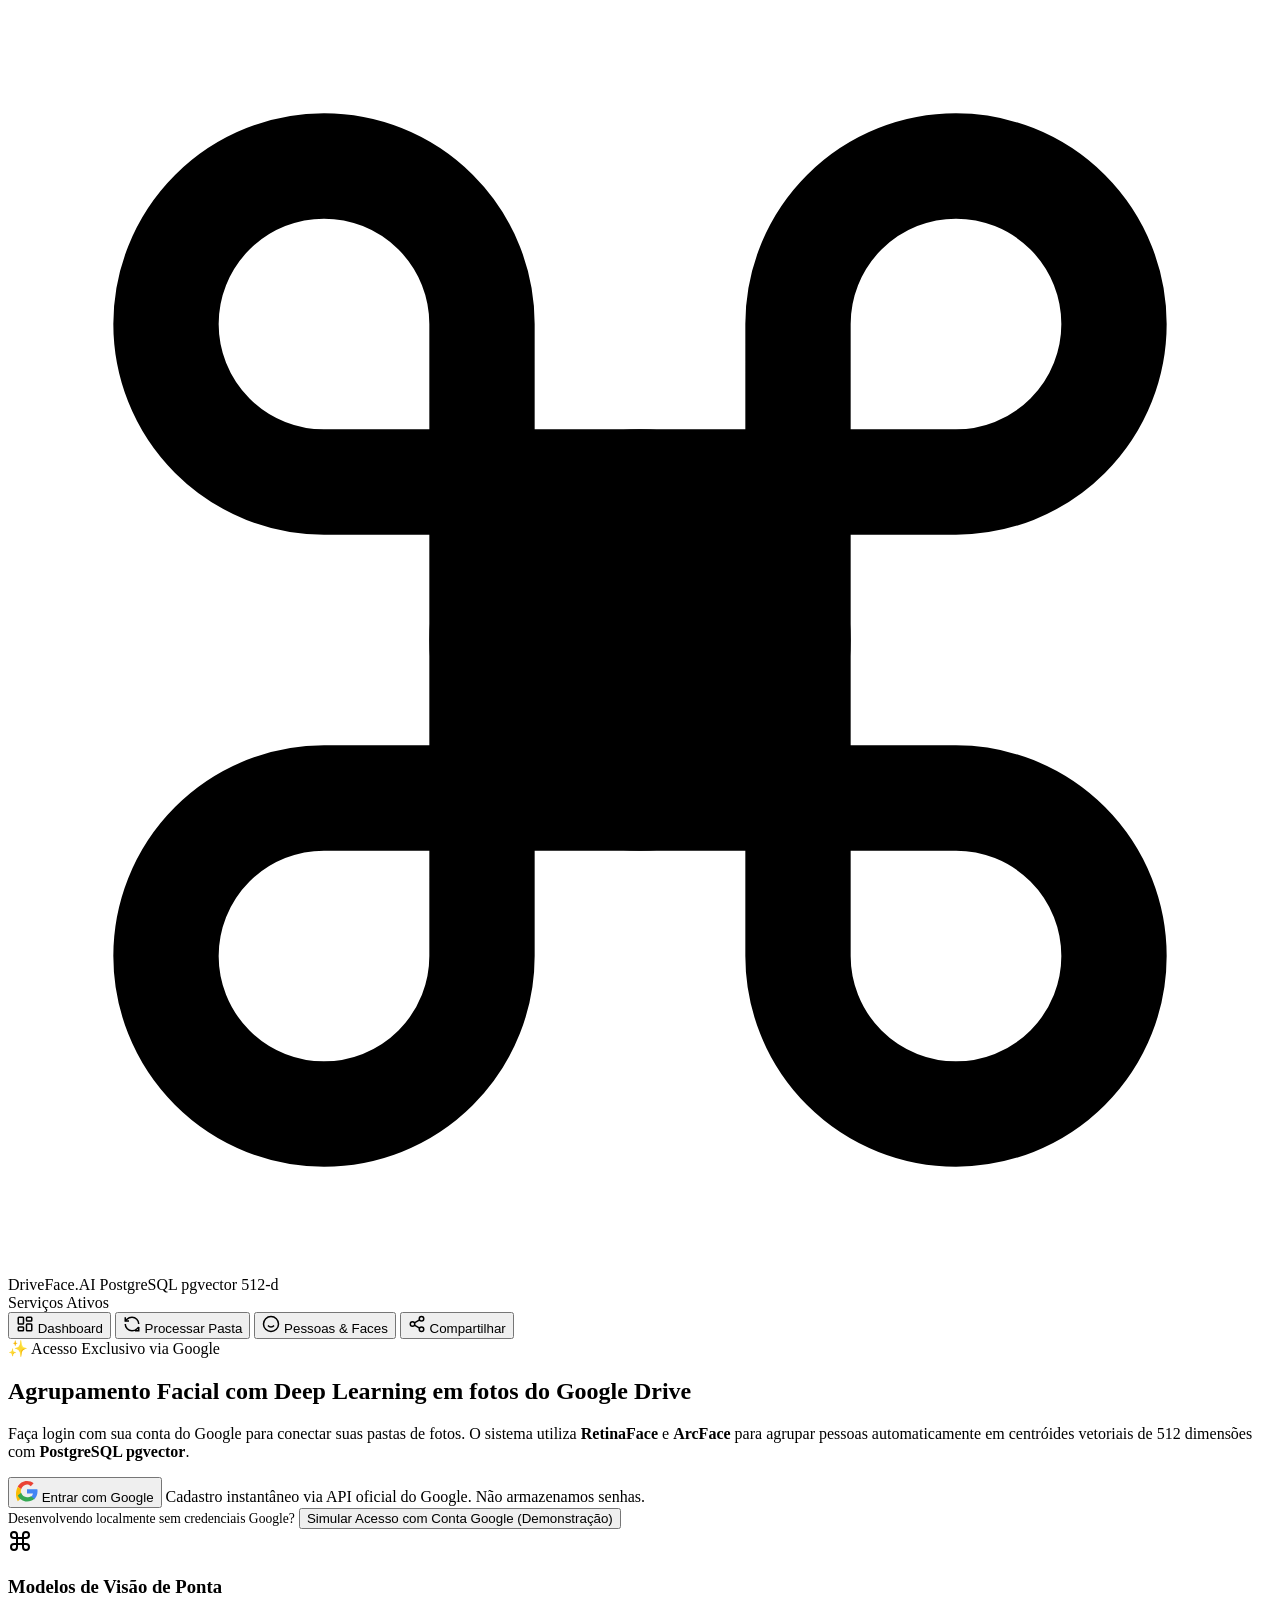
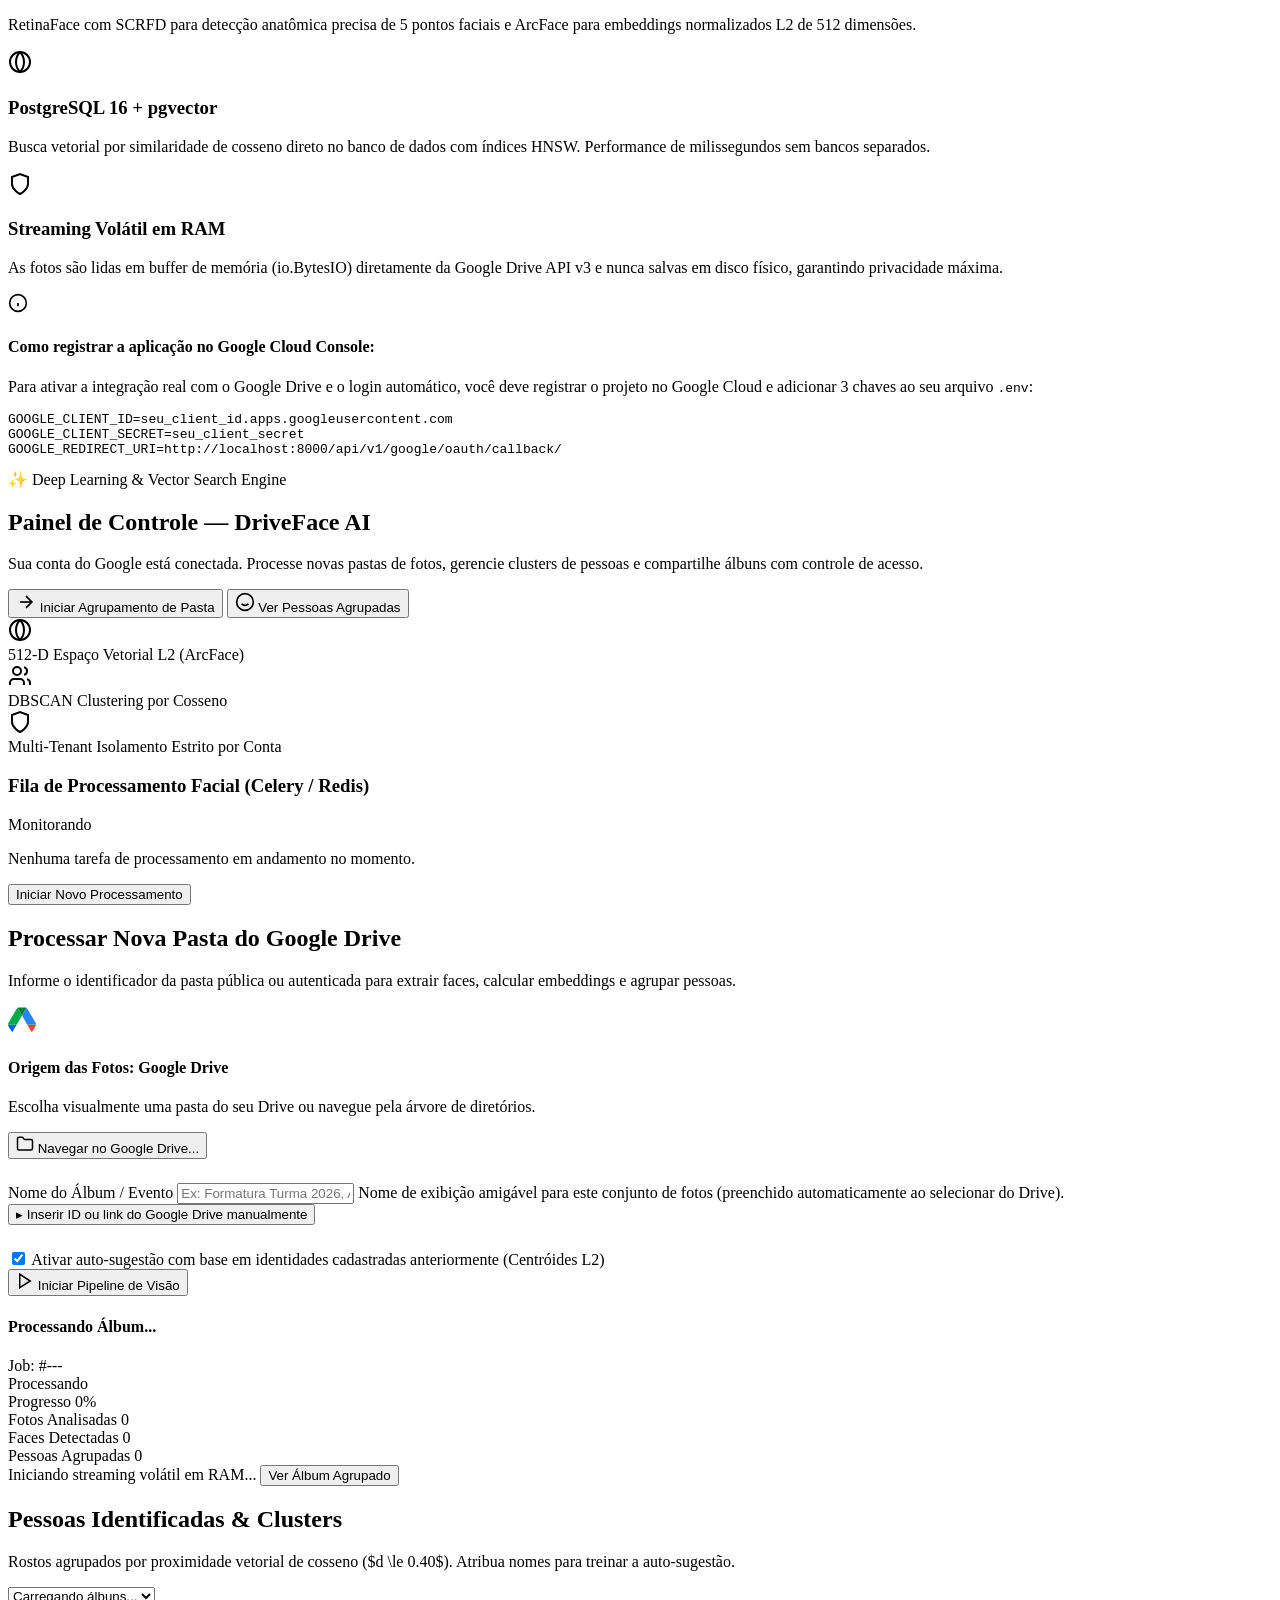
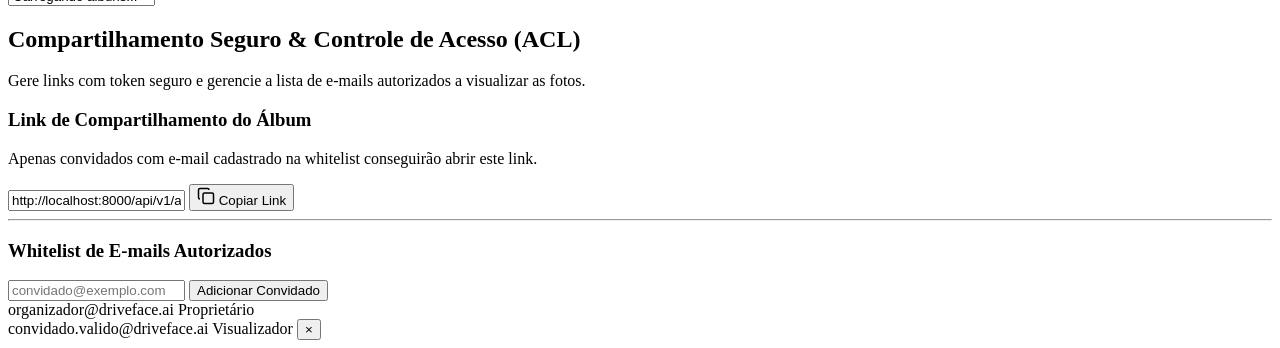
==== src/backend/templates/index.html @ 307ecc7e "feat: implement full-stack album management, sharing workflows, and Google Drive integration infrast" ====
<!DOCTYPE html>
<html lang="pt-BR">
<head>
  <meta charset="UTF-8">
  <meta name="viewport" content="width=device-width, initial-scale=1.0">
  <title>DriveFace AI — Agrupamento Facial Inteligente para Google Drive</title>
  <meta name="description" content="Sistema multi-usuário para agrupamento facial e indexação automática em fotos do Google Drive com Deep Learning (RetinaFace, ArcFace) e PostgreSQL pgvector.">
  
  <!-- Google Fonts: Plus Jakarta Sans -->
  <link rel="preconnect" href="https://fonts.googleapis.com">
  <link rel="preconnect" href="https://fonts.gstatic.com" crossorigin>
  <link href="https://fonts.googleapis.com/css2?family=Plus+Jakarta+Sans:wght@300;400;500;600;700;800&family=JetBrains+Mono:wght@400;500;600&display=swap" rel="stylesheet">
  
  <link rel="stylesheet" href="/static/css/style.css">
</head>
<body class="dark-theme">
  <!-- Glow Background Effect -->
  <div class="bg-glow top-left"></div>
  <div class="bg-glow bottom-right"></div>

  <!-- Header / Navigation -->
  <header class="app-header" id="mainHeader">
    <div class="header-container">
      <div class="logo-area">
        <div class="logo-icon">
          <svg viewBox="0 0 24 24" fill="none" stroke="currentColor" stroke-width="2" stroke-linecap="round" stroke-linejoin="round">
            <path d="M15 6v12a3 3 0 1 0 3-3H6a3 3 0 1 0 3 3V6a3 3 0 1 0-3 3h12a3 3 0 1 0-3-3"/>
            <circle cx="12" cy="12" r="3" fill="currentColor"/>
          </svg>
        </div>
        <div class="logo-text">
          <span class="logo-brand">DriveFace<span class="gradient-text">.AI</span></span>
          <span class="logo-badge">PostgreSQL pgvector 512-d</span>
        </div>
      </div>

      <!-- Live Service Status Pill -->
      <div class="system-status-pill" id="systemStatusPill" title="PostgreSQL + pgvector, Redis & Celery">
        <span class="status-dot online"></span>
        <span class="status-label">Serviços Ativos</span>
      </div>

      <!-- Navigation Tabs (Only visible when user is LOGGED IN) -->
      <nav class="nav-links hidden" id="mainNav">
        <button class="nav-item active" data-tab="tab-dashboard" id="navDashboard">
          <svg width="18" height="18" viewBox="0 0 24 24" fill="none" stroke="currentColor" stroke-width="2"><rect width="7" height="9" x="3" y="3" rx="1"/><rect width="7" height="5" x="14" y="3" rx="1"/><rect width="7" height="9" x="14" y="12" rx="1"/><rect width="7" height="5" x="3" y="16" rx="1"/></svg>
          Dashboard
        </button>
        <button class="nav-item" data-tab="tab-process" id="navProcess">
          <svg width="18" height="18" viewBox="0 0 24 24" fill="none" stroke="currentColor" stroke-width="2"><path d="M21 12a9 9 0 0 0-9-9 9.75 9.75 0 0 0-6.74 2.74L3 8"/><path d="M3 3v5h5"/><path d="M3 12a9 9 0 0 0 9 9 9.75 9.75 0 0 0 6.74-2.74L21 16"/><path d="M16 21h5v-5"/></svg>
          Processar Pasta
        </button>
        <button class="nav-item" data-tab="tab-clusters" id="navClusters">
          <svg width="18" height="18" viewBox="0 0 24 24" fill="none" stroke="currentColor" stroke-width="2"><circle cx="12" cy="12" r="10"/><path d="M8 14s1.5 2 4 2 4-2 4-2"/><line x1="9" x2="9.01" y1="9" y2="9"/><line x1="15" x2="15.01" y1="9" y2="9"/></svg>
          Pessoas & Faces
        </button>
        <button class="nav-item" data-tab="tab-shares" id="navShares">
          <svg width="18" height="18" viewBox="0 0 24 24" fill="none" stroke="currentColor" stroke-width="2"><circle cx="18" cy="5" r="3"/><circle cx="6" cy="12" r="3"/><circle cx="18" cy="19" r="3"/><line x1="8.59" x2="15.42" y1="13.51" y2="17.49"/><line x1="15.41" x2="8.59" y1="6.51" y2="10.49"/></svg>
          Compartilhar
        </button>
      </nav>

      <!-- User Auth Section -->
      <div class="user-auth-area" id="userAuthArea">
        <!-- Rendered dynamically by JavaScript -->
      </div>
    </div>
  </header>

  <!-- Main Content Area -->
  <main class="main-content">

    <!-- ====================================================================
         PUBLIC VIEW (When user is NOT logged in)
         ==================================================================== -->
    <section class="public-landing-view" id="publicLandingView">
      <div class="landing-hero glass">
        <div class="landing-badge">
          <span class="sparkle">✨</span> Acesso Exclusivo via Google
        </div>
        <h1 class="landing-title">
          Agrupamento Facial com Deep Learning em fotos do <span class="gradient-text">Google Drive</span>
        </h1>
        <p class="landing-subtitle">
          Faça login com sua conta do Google para conectar suas pastas de fotos. O sistema utiliza <strong>RetinaFace</strong> e <strong>ArcFace</strong> para agrupar pessoas automaticamente em centróides vetoriais de 512 dimensões com <strong>PostgreSQL pgvector</strong>.
        </p>

        <div class="google-auth-box">
          <button class="btn btn-google btn-lg" id="btnGoogleLoginMain">
            <svg width="22" height="22" viewBox="0 0 24 24">
              <path fill="#EA4335" d="M12 5c1.6 0 3 .6 4.1 1.7l3.1-3.1C17.3 1.8 14.8 1 12 1 7.5 1 3.7 3.6 1.9 7.3l3.7 2.9C6.5 7.4 9 5 12 5z"/>
              <path fill="#4285F4" d="M23.5 12.3c0-.8-.1-1.7-.2-2.3H12v4.6h6.5c-.3 1.5-1.1 2.8-2.4 3.7l3.7 2.9c2.2-2 3.7-5 3.7-8.9z"/>
              <path fill="#FBBC05" d="M5.6 14.8c-.2-.7-.4-1.5-.4-2.3s.2-1.6.4-2.3L1.9 7.3C.7 9.7 0 12.3 0 15.2s.7 5.5 1.9 7.9l3.7-2.9z"/>
              <path fill="#34A853" d="M12 23.5c3.2 0 6-1.1 8-3l-3.7-2.9c-1.1.7-2.5 1.2-4.3 1.2-3 0-5.5-2-6.4-4.8L1.9 16.9C3.7 20.6 7.5 23.5 12 23.5z"/>
            </svg>
            Entrar com Google
          </button>
          <span class="auth-note">Cadastro instantâneo via API oficial do Google. Não armazenamos senhas.</span>
        </div>

        <div class="demo-fallback-box">
          <span class="text-muted" style="font-size: 0.85rem;">Desenvolvendo localmente sem credenciais Google?</span>
          <button class="btn btn-secondary btn-sm" id="btnDemoLogin">
            Simular Acesso com Conta Google (Demonstração)
          </button>
        </div>
      </div>

      <!-- Feature Cards -->
      <div class="features-grid">
        <div class="feature-card glass">
          <div class="feature-icon purple">
            <svg width="24" height="24" viewBox="0 0 24 24" fill="none" stroke="currentColor" stroke-width="2"><path d="M15 6v12a3 3 0 1 0 3-3H6a3 3 0 1 0 3 3V6a3 3 0 1 0-3 3h12a3 3 0 1 0-3-3"/></svg>
          </div>
          <h3>Modelos de Visão de Ponta</h3>
          <p>RetinaFace com SCRFD para detecção anatômica precisa de 5 pontos faciais e ArcFace para embeddings normalizados L2 de 512 dimensões.</p>
        </div>

        <div class="feature-card glass">
          <div class="feature-icon cyan">
            <svg width="24" height="24" viewBox="0 0 24 24" fill="none" stroke="currentColor" stroke-width="2"><circle cx="12" cy="12" r="10"/><path d="M12 2a14.5 14.5 0 0 0 0 20 14.5 14.5 0 0 0 0-20"/></svg>
          </div>
          <h3>PostgreSQL 16 + pgvector</h3>
          <p>Busca vetorial por similaridade de cosseno direto no banco de dados com índices HNSW. Performance de milissegundos sem bancos separados.</p>
        </div>

        <div class="feature-card glass">
          <div class="feature-icon emerald">
            <svg width="24" height="24" viewBox="0 0 24 24" fill="none" stroke="currentColor" stroke-width="2"><path d="M12 22s8-4 8-10V5l-8-3-8 3v7c0 6 8 10 8 10z"/></svg>
          </div>
          <h3>Streaming Volátil em RAM</h3>
          <p>As fotos são lidas em buffer de memória (io.BytesIO) diretamente da Google Drive API v3 e nunca salvas em disco físico, garantindo privacidade máxima.</p>
        </div>
      </div>

      <!-- Google Cloud Configuration Guide (Callout) -->
      <div class="config-guide-card glass">
        <div class="guide-header">
          <div class="guide-icon">
            <svg width="20" height="20" viewBox="0 0 24 24" fill="none" stroke="currentColor" stroke-width="2"><circle cx="12" cy="12" r="10"/><line x1="12" x2="12" y1="16" y2="12"/><line x1="12" x2="12.01" y1="8" y2="8"/></svg>
          </div>
          <h4>Como registrar a aplicação no Google Cloud Console:</h4>
        </div>
        <div class="guide-body">
          <p>Para ativar a integração real com o Google Drive e o login automático, você deve registrar o projeto no Google Cloud e adicionar 3 chaves ao seu arquivo <code>.env</code>:</p>
          <pre class="code-block font-mono">GOOGLE_CLIENT_ID=seu_client_id.apps.googleusercontent.com
GOOGLE_CLIENT_SECRET=seu_client_secret
GOOGLE_REDIRECT_URI=http://localhost:8000/api/v1/google/oauth/callback/</pre>
        </div>
      </div>
    </section>

    <!-- ====================================================================
         AUTHENTICATED APP VIEWS (Visible only when user is LOGGED IN)
         ==================================================================== -->
    <div class="authenticated-container hidden" id="authenticatedContainer">

      <!-- TAB 1: DASHBOARD -->
      <section class="tab-pane active" id="tab-dashboard">
        <div class="hero-section">
          <div class="hero-content">
            <div class="hero-badge">
              <span class="sparkle">✨</span> Deep Learning & Vector Search Engine
            </div>
            <h1 class="hero-title">
              Painel de Controle — <span class="gradient-text" id="userGreetingName">DriveFace AI</span>
            </h1>
            <p class="hero-subtitle">
              Sua conta do Google está conectada. Processe novas pastas de fotos, gerencie clusters de pessoas e compartilhe álbuns com controle de acesso.
            </p>

            <div class="hero-actions">
              <button class="btn btn-primary btn-lg" id="btnHeroProcess">
                <svg width="20" height="20" viewBox="0 0 24 24" fill="none" stroke="currentColor" stroke-width="2"><path d="M5 12h14"/><path d="m12 5 7 7-7 7"/></svg>
                Iniciar Agrupamento de Pasta
              </button>
              <button class="btn btn-secondary btn-lg" id="btnHeroGoClusters">
                <svg width="20" height="20" viewBox="0 0 24 24" fill="none" stroke="currentColor" stroke-width="2"><circle cx="12" cy="12" r="10"/><path d="M8 14s1.5 2 4 2 4-2 4-2"/></svg>
                Ver Pessoas Agrupadas
              </button>
            </div>
          </div>

          <!-- Metrics Cards -->
          <div class="metrics-grid">
            <div class="metric-card glass">
              <div class="metric-icon purple">
                <svg width="24" height="24" viewBox="0 0 24 24" fill="none" stroke="currentColor" stroke-width="2"><circle cx="12" cy="12" r="10"/><path d="M12 2a14.5 14.5 0 0 0 0 20 14.5 14.5 0 0 0 0-20"/></svg>
              </div>
              <div class="metric-info">
                <span class="metric-value">512-D</span>
                <span class="metric-label">Espaço Vetorial L2 (ArcFace)</span>
              </div>
            </div>

            <div class="metric-card glass">
              <div class="metric-icon cyan">
                <svg width="24" height="24" viewBox="0 0 24 24" fill="none" stroke="currentColor" stroke-width="2"><path d="M16 21v-2a4 4 0 0 0-4-4H6a4 4 0 0 0-4 4v2"/><circle cx="9" cy="7" r="4"/><path d="M22 21v-2a4 4 0 0 0-3-3.87"/><path d="M16 3.13a4 4 0 0 1 0 7.75"/></svg>
              </div>
              <div class="metric-info">
                <span class="metric-value">DBSCAN</span>
                <span class="metric-label">Clustering por Cosseno</span>
              </div>
            </div>

            <div class="metric-card glass">
              <div class="metric-icon emerald">
                <svg width="24" height="24" viewBox="0 0 24 24" fill="none" stroke="currentColor" stroke-width="2"><path d="M12 22s8-4 8-10V5l-8-3-8 3v7c0 6 8 10 8 10z"/></svg>
              </div>
              <div class="metric-info">
                <span class="metric-value">Multi-Tenant</span>
                <span class="metric-label">Isolamento Estrito por Conta</span>
              </div>
            </div>
          </div>
        </div>

        <!-- Quick Jobs Status Widget -->
        <div class="dashboard-widget glass">
          <div class="widget-header">
            <div class="widget-title">
              <span class="pulse-indicator"></span>
              <h3>Fila de Processamento Facial (Celery / Redis)</h3>
            </div>
            <span class="badge badge-neutral">Monitorando</span>
          </div>
          <div class="widget-body" id="dashboardJobsList">
            <div class="empty-state">
              <p>Nenhuma tarefa de processamento em andamento no momento.</p>
              <button class="btn btn-secondary btn-sm" id="btnQuickNewJob">Iniciar Novo Processamento</button>
            </div>
          </div>
        </div>
      </section>

      <!-- TAB 2: PROCESSAR PASTA -->
      <section class="tab-pane" id="tab-process">
        <div class="page-header">
          <h2>Processar Nova Pasta do Google Drive</h2>
          <p>Informe o identificador da pasta pública ou autenticada para extrair faces, calcular embeddings e agrupar pessoas.</p>
        </div>

        <div class="form-container glass">
          <!-- Seletor Visual do Google Drive -->
          <div class="drive-folder-selector-box glass">
            <div class="selector-header">
              <div class="selector-title">
                <svg width="28" height="28" viewBox="0 0 87.3 78" class="drive-logo-svg">
                  <path d="m6.6 66.85 3.85 6.65c.8 1.4 1.95 2.5 3.3 3.3l13.75-23.8H0c0 1.55.4 3.1 1.2 4.5z" fill="#0066da"/>
                  <path d="m43.65 25-13.75-23.8c-1.35.8-2.5 1.9-3.3 3.3l-25.4 44c-.8 1.4-1.2 2.95-1.2 4.5h27.5z" fill="#00ac47"/>
                  <path d="m73.55 76.8c1.35-.8 2.5-1.9 3.3-3.3l1.6-2.75 7.65-13.25c.8-1.4 1.2-2.95 1.2-4.5H59.8l5.85 10.15z" fill="#ea4335"/>
                  <path d="m43.65 25 13.75-23.8c-1.35-.8-2.9-1.2-4.5-1.2h-18.5c-1.6 0-3.15.45-4.5 1.2z" fill="#00832d"/>
                  <path d="m59.8 53h27.5c0-1.55-.4-3.1-1.2-4.5l-13.75-23.8c-.8-1.4-1.95-2.5-3.3-3.3l-13.75 23.8z" fill="#ffba00"/>
                  <path d="m73.4 26.5-12.7-22c-.8-1.4-1.95-2.5-3.3-3.3l-13.75 23.8 16.1 27.9h27.45c0-1.55-.4-3.1-1.2-4.5z" fill="#2684fc"/>
                </svg>
                <div>
                  <h4>Origem das Fotos: Google Drive</h4>
                  <p>Escolha visualmente uma pasta do seu Drive ou navegue pela árvore de diretórios.</p>
                </div>
              </div>
              <button type="button" class="btn btn-primary" id="btnOpenDrivePicker">
                <svg width="18" height="18" viewBox="0 0 24 24" fill="none" stroke="currentColor" stroke-width="2"><path d="M4 20h16a2 2 0 0 0 2-2V8a2 2 0 0 0-2-2h-7.93a2 2 0 0 1-1.66-.9l-.82-1.2A2 2 0 0 0 7.93 3H4a2 2 0 0 0-2 2v13c0 1.1.9 2 2 2Z"/></svg>
                Navegar no Google Drive...
              </button>
            </div>

            <!-- Card exibido quando a pasta é selecionada -->
            <div class="selected-folder-banner" id="selectedFolderBanner" style="display: none;">
              <div class="banner-folder-icon">📁</div>
              <div class="banner-folder-details">
                <div class="banner-folder-name" id="displayFolderName">Nome da Pasta</div>
                <div class="banner-folder-id" id="displayFolderId">ID: 1A2b3c...</div>
              </div>
              <button type="button" class="btn btn-secondary btn-sm" id="btnChangeSelectedFolder">Trocar Pasta</button>
            </div>
          </div>

          <form id="formProcessAlbum">
            <div class="form-group" style="margin-top: 1.5rem;">
              <label for="folderNameInput">Nome do Álbum / Evento</label>
              <input type="text" id="folderNameInput" class="form-control" placeholder="Ex: Formatura Turma 2026, Aniversário" required>
              <span class="form-help">Nome de exibição amigável para este conjunto de fotos (preenchido automaticamente ao selecionar do Drive).</span>
            </div>

            <!-- Toggle de inserção manual de ID/URL -->
            <div class="manual-id-toggle-wrap">
              <button type="button" class="btn-link" id="btnToggleManualId">
                <span id="manualIdToggleIcon">▸</span> Inserir ID ou link do Google Drive manualmente
              </button>
              <div class="manual-id-collapsible" id="manualIdCollapsible" style="display: none;">
                <div class="form-group" style="margin-top: 0.75rem;">
                  <label for="folderIdInput">ID da Pasta no Google Drive</label>
                  <input type="text" id="folderIdInput" class="form-control font-mono" placeholder="Ex: 1A2b3C4d5E6f7G8h9I0jKlMnOp" required>
                  <span class="form-help">Copie o ID que aparece após <code>drive.google.com/drive/folders/<strong>ID_AQUI</strong></code> ou selecione no botão acima.</span>
                </div>
              </div>
            </div>

            <div class="form-group" style="margin-top: 1.5rem;">
              <label class="checkbox-label">
                <input type="checkbox" id="autoSuggestCheck" checked>
                <span>Ativar auto-sugestão com base em identidades cadastradas anteriormente (Centróides L2)</span>
              </label>
            </div>

            <div class="form-actions">
              <button type="submit" class="btn btn-primary btn-lg" id="btnSubmitProcess">
                <svg width="18" height="18" viewBox="0 0 24 24" fill="none" stroke="currentColor" stroke-width="2"><polygon points="5 3 19 12 5 21 5 3"/></svg>
                Iniciar Pipeline de Visão
              </button>
            </div>
          </form>
        </div>

        <!-- Live Job Tracker Box -->
        <div class="job-tracker-card glass hidden" id="jobTrackerCard">
          <div class="tracker-header">
            <div>
              <h4 id="trackerAlbumTitle">Processando Álbum...</h4>
              <span class="tracker-job-id font-mono" id="trackerJobId">Job: #---</span>
            </div>
            <span class="badge badge-processing" id="trackerStatusBadge">Processando</span>
          </div>

          <div class="progress-bar-container">
            <div class="progress-bar-fill" id="progressBarFill" style="width: 15%;"></div>
          </div>

          <div class="tracker-stats">
            <div class="stat-item">
              <span class="stat-label">Progresso</span>
              <span class="stat-value" id="trackerPercentage">0%</span>
            </div>
            <div class="stat-item">
              <span class="stat-label">Fotos Analisadas</span>
              <span class="stat-value" id="trackerPhotosCount">0</span>
            </div>
            <div class="stat-item">
              <span class="stat-label">Faces Detectadas</span>
              <span class="stat-value" id="trackerFacesCount">0</span>
            </div>
            <div class="stat-item">
              <span class="stat-label">Pessoas Agrupadas</span>
              <span class="stat-value" id="trackerPeopleCount">0</span>
            </div>
          </div>

          <div class="tracker-footer">
            <span class="tracker-step-desc" id="trackerStepDesc">Iniciando streaming volátil em RAM...</span>
            <button class="btn btn-secondary btn-sm hidden" id="btnViewCompletedAlbum">Ver Álbum Agrupado</button>
          </div>
        </div>
      </section>

      <!-- TAB 3: PESSOAS & CLUSTERS -->
      <section class="tab-pane" id="tab-clusters">
        <div class="page-header flex-between">
          <div>
            <h2>Pessoas Identificadas & Clusters</h2>
            <p>Rostos agrupados por proximidade vetorial de cosseno ($d \le 0.40$). Atribua nomes para treinar a auto-sugestão.</p>
          </div>
          <div class="header-actions">
            <select class="form-control select-sm" id="albumSelector">
              <option value="" disabled selected>Carregando álbuns...</option>
            </select>
          </div>
        </div>

        <!-- Clusters Grid -->
        <div class="clusters-grid" id="clustersGrid">
          <!-- Dynamic Cards Inserted via JS -->
        </div>
      </section>

      <!-- TAB 4: COMPARTILHAMENTO & WHITELIST -->
      <section class="tab-pane" id="tab-shares">
        <div class="page-header">
          <h2>Compartilhamento Seguro & Controle de Acesso (ACL)</h2>
          <p>Gere links com token seguro e gerencie a lista de e-mails autorizados a visualizar as fotos.</p>
        </div>

        <div class="share-card glass">
          <div class="share-section">
            <h3>Link de Compartilhamento do Álbum</h3>
            <p class="text-muted">Apenas convidados com e-mail cadastrado na whitelist conseguirão abrir este link.</p>
            
            <div class="copy-input-group">
              <input type="text" readonly class="form-control font-mono" id="shareUrlInput" value="http://localhost:8000/api/v1/albums/shared/sh_9f8e7d6c5b4a3f2e/">
              <button class="btn btn-primary" id="btnCopyShareLink">
                <svg width="18" height="18" viewBox="0 0 24 24" fill="none" stroke="currentColor" stroke-width="2"><rect width="14" height="14" x="8" y="8" rx="2" ry="2"/><path d="M4 16c-1.1 0-2-.9-2-2V4c0-1.1.9-2 2-2h10c1.1 0 2 .9 2 2"/></svg>
                Copiar Link
              </button>
            </div>
          </div>

          <hr class="divider">

          <div class="whitelist-section">
            <h3>Whitelist de E-mails Autorizados</h3>
            <div class="add-email-bar">
              <input type="email" class="form-control" id="newWhitelistEmail" placeholder="convidado@exemplo.com">
              <button class="btn btn-secondary" id="btnAddWhitelistEmail">Adicionar Convidado</button>
            </div>

            <div class="whitelist-list" id="whitelistContainer">
              <div class="whitelist-item">
                <span class="email-text" id="ownerEmailItem">organizador@driveface.ai</span>
                <span class="badge badge-success">Proprietário</span>
              </div>
              <div class="whitelist-item">
                <span class="email-text">convidado.valido@driveface.ai</span>
                <span class="badge badge-neutral">Visualizador</span>
                <button class="btn-icon" title="Remover">&times;</button>
              </div>
            </div>
          </div>
        </div>
      </section>

    </div>
  </main>

  <!-- ====================================================================
       GOOGLE DRIVE PICKER MODAL (Estilo Gemini / Google Drive Nativo)
       ==================================================================== -->
  <div class="drive-modal-backdrop" id="drivePickerModal" style="display: none;">
    <div class="drive-modal-dialog glass">
      
      <!-- Modal Header -->
      <div class="drive-modal-header">
        <div class="drive-modal-brand">
          <svg width="24" height="24" viewBox="0 0 87.3 78" class="drive-logo-svg">
            <path d="m6.6 66.85 3.85 6.65c.8 1.4 1.95 2.5 3.3 3.3l13.75-23.8H0c0 1.55.4 3.1 1.2 4.5z" fill="#0066da"/>
            <path d="m43.65 25-13.75-23.8c-1.35.8-2.5 1.9-3.3 3.3l-25.4 44c-.8 1.4-1.2 2.95-1.2 4.5h27.5z" fill="#00ac47"/>
            <path d="m73.55 76.8c1.35-.8 2.5-1.9 3.3-3.3l1.6-2.75 7.65-13.25c.8-1.4 1.2-2.95 1.2-4.5H59.8l5.85 10.15z" fill="#ea4335"/>
            <path d="m43.65 25 13.75-23.8c-1.35-.8-2.9-1.2-4.5-1.2h-18.5c-1.6 0-3.15.45-4.5 1.2z" fill="#00832d"/>
            <path d="m59.8 53h27.5c0-1.55-.4-3.1-1.2-4.5l-13.75-23.8c-.8-1.4-1.95-2.5-3.3-3.3l-13.75 23.8z" fill="#ffba00"/>
            <path d="m73.4 26.5-12.7-22c-.8-1.4-1.95-2.5-3.3-3.3l-13.75 23.8 16.1 27.9h27.45c0-1.55-.4-3.1-1.2-4.5z" fill="#2684fc"/>
          </svg>
          <span class="drive-modal-title">Selecionar pasta</span>
        </div>

        <div class="drive-modal-search-box">
          <svg width="18" height="18" viewBox="0 0 24 24" fill="none" stroke="currentColor" stroke-width="2"><circle cx="11" cy="11" r="8"/><path d="m21 21-4.35-4.35"/></svg>
          <input type="text" id="drivePickerSearch" placeholder="Pesquisar no Drive ou colar link...">
          <button type="button" class="btn-clear-search hidden" id="btnClearDriveSearch">&times;</button>
        </div>

        <div class="drive-modal-header-actions">
          <button type="button" class="btn-icon" id="btnToggleViewMode" title="Alternar grade/lista">
            <svg id="viewModeIconGrid" width="18" height="18" viewBox="0 0 24 24" fill="none" stroke="currentColor" stroke-width="2"><rect x="3" y="3" width="7" height="7"/><rect x="14" y="3" width="7" height="7"/><rect x="14" y="14" width="7" height="7"/><rect x="3" y="14" width="7" height="7"/></svg>
            <svg id="viewModeIconList" class="hidden" width="18" height="18" viewBox="0 0 24 24" fill="none" stroke="currentColor" stroke-width="2"><line x1="8" y1="6" x2="21" y2="6"/><line x1="8" y1="12" x2="21" y2="12"/><line x1="8" y1="18" x2="21" y2="18"/><line x1="3" y1="6" x2="3.01" y2="6"/><line x1="3" y1="12" x2="3.01" y2="12"/><line x1="3" y1="18" x2="3.01" y2="18"/></svg>
          </button>
          <button type="button" class="btn-icon" id="btnCloseDrivePicker" title="Fechar modal">
            <svg width="20" height="20" viewBox="0 0 24 24" fill="none" stroke="currentColor" stroke-width="2"><path d="M18 6 6 18"/><path d="m6 6 12 12"/></svg>
          </button>
        </div>
      </div>

      <!-- Modal Tabs (Idêntico ao Google Drive nativo) -->
      <div class="drive-modal-tabs">
        <button type="button" class="drive-tab-btn" data-tab="recent">Recentes</button>
        <button type="button" class="drive-tab-btn active" data-tab="my_drive">Meu Drive</button>
        <button type="button" class="drive-tab-btn" data-tab="shared">Compartilhados comigo</button>
        <button type="button" class="drive-tab-btn" data-tab="starred">Com estrela</button>
      </div>

      <!-- Path Navigation / Breadcrumbs -->
      <div class="drive-path-nav">
        <div class="drive-breadcrumbs" id="driveBreadcrumbs">
          <span class="crumb active" data-id="root">Meu Drive</span>
        </div>
        <button type="button" class="btn-icon btn-sm" id="btnDriveNavigateUp" title="Subir um nível na pasta" disabled>
          <svg width="16" height="16" viewBox="0 0 24 24" fill="none" stroke="currentColor" stroke-width="2"><path d="m18 15-6-6-6 6"/></svg>
        </button>
      </div>

      <!-- Modal Body / Items Grid -->
      <div class="drive-modal-body" id="driveModalBody">
        <!-- Loading State -->
        <div class="drive-loading-state" id="drivePickerLoading">
          <div class="drive-spinner"></div>
          <span>Consultando pastas no Google Drive...</span>
        </div>

        <!-- Items Container -->
        <div class="drive-items-grid" id="driveItemsContainer">
          <!-- Renderizado via JavaScript -->
        </div>

        <!-- Empty State -->
        <div class="drive-empty-state" id="drivePickerEmpty" style="display: none;">
          <svg width="48" height="48" viewBox="0 0 24 24" fill="none" stroke="currentColor" stroke-width="1.5"><path d="M4 20h16a2 2 0 0 0 2-2V8a2 2 0 0 0-2-2h-7.93a2 2 0 0 1-1.66-.9l-.82-1.2A2 2 0 0 0 7.93 3H4a2 2 0 0 0-2 2v13c0 1.1.9 2 2 2Z"/></svg>
          <h4>Nenhuma pasta encontrada</h4>
          <p id="driveEmptyText">Nenhuma subpasta localizada neste diretório do Google Drive.</p>
        </div>
      </div>

      <!-- Modal Footer -->
      <div class="drive-modal-footer">
        <div class="drive-selection-info" id="driveSelectionInfo">
          <span class="text-muted">Nenhuma pasta selecionada. Clique em uma pasta para selecioná-la ou navegue com duplo-clique.</span>
        </div>
        <div class="drive-footer-actions">
          <button type="button" class="btn btn-secondary" id="btnCancelDrivePicker">Cancelar</button>
          <button type="button" class="btn btn-primary" id="btnConfirmDrivePicker" disabled>
            Selecionar esta pasta
          </button>
        </div>
      </div>

    </div>
  </div>

  <!-- Toast Notification Container -->
  <div class="toast-container" id="toastContainer"></div>

  <script src="/static/js/app.js"></script>
</body>
</html>
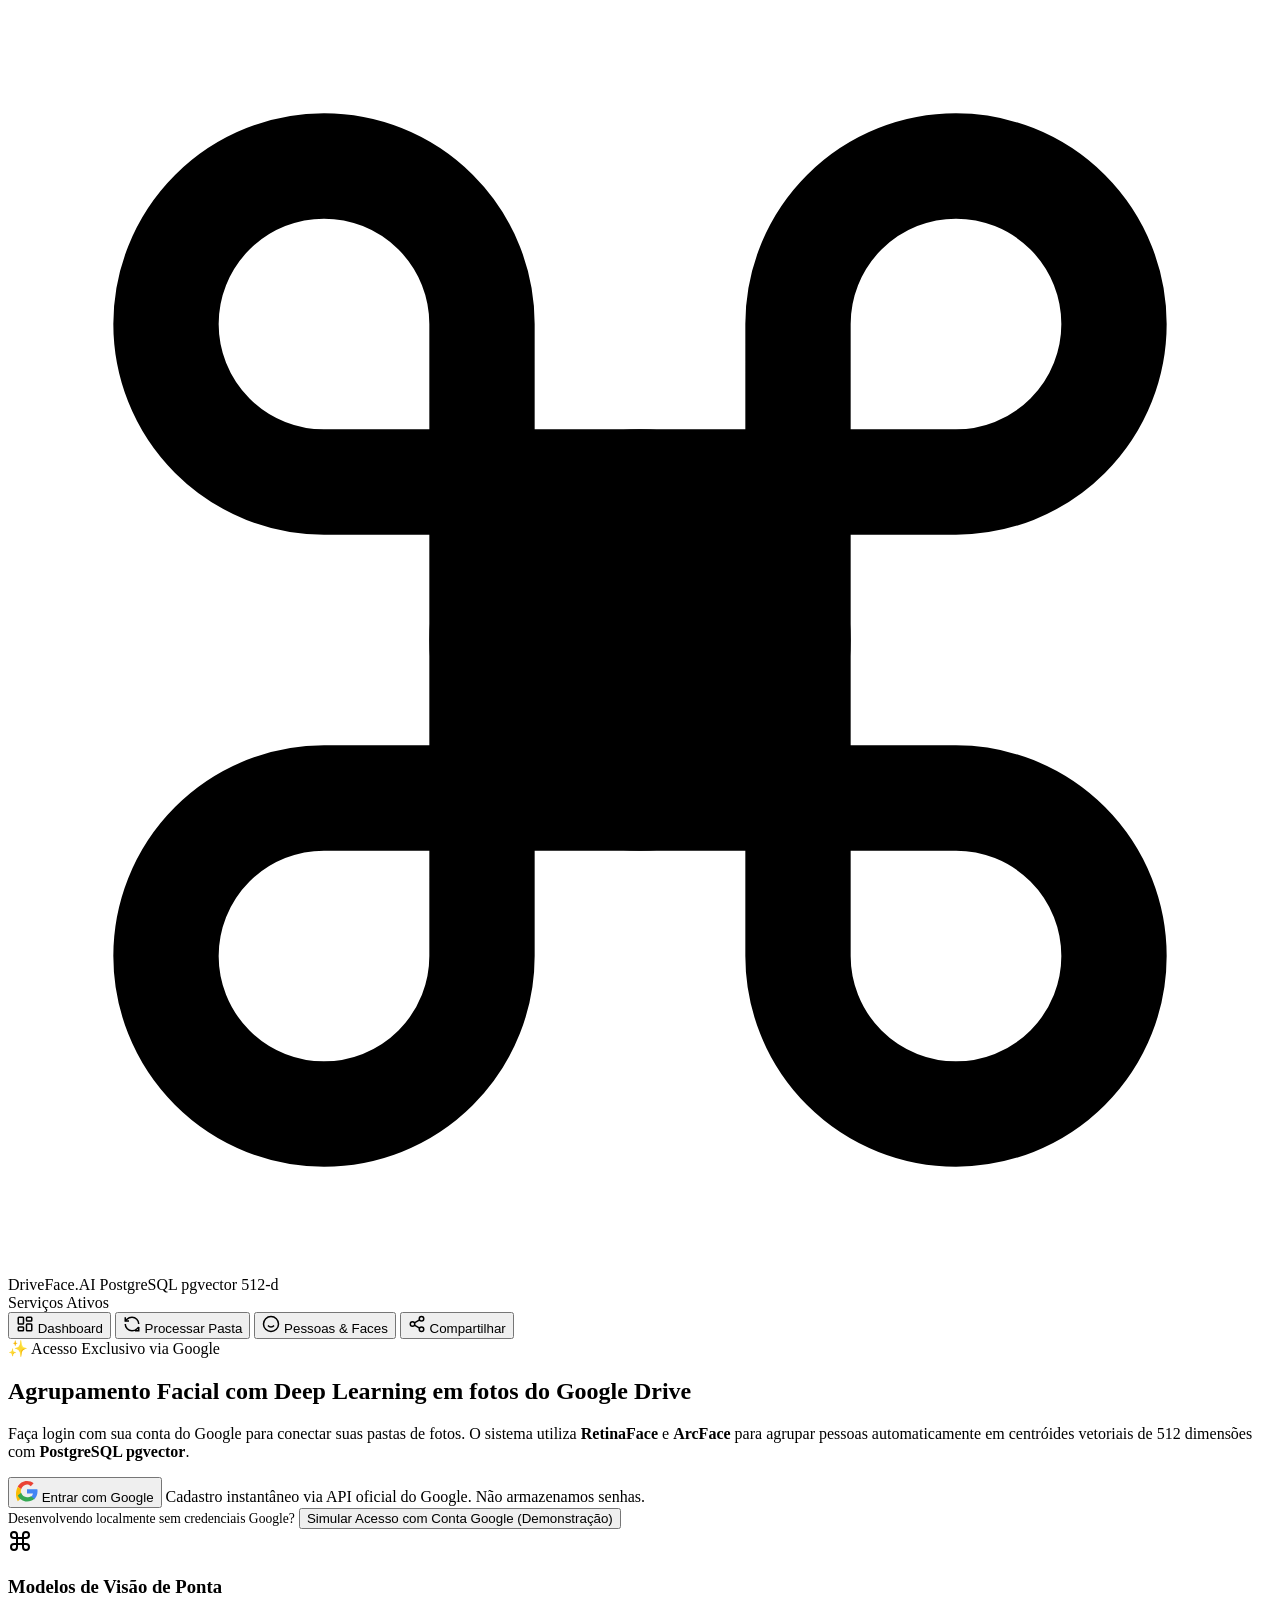
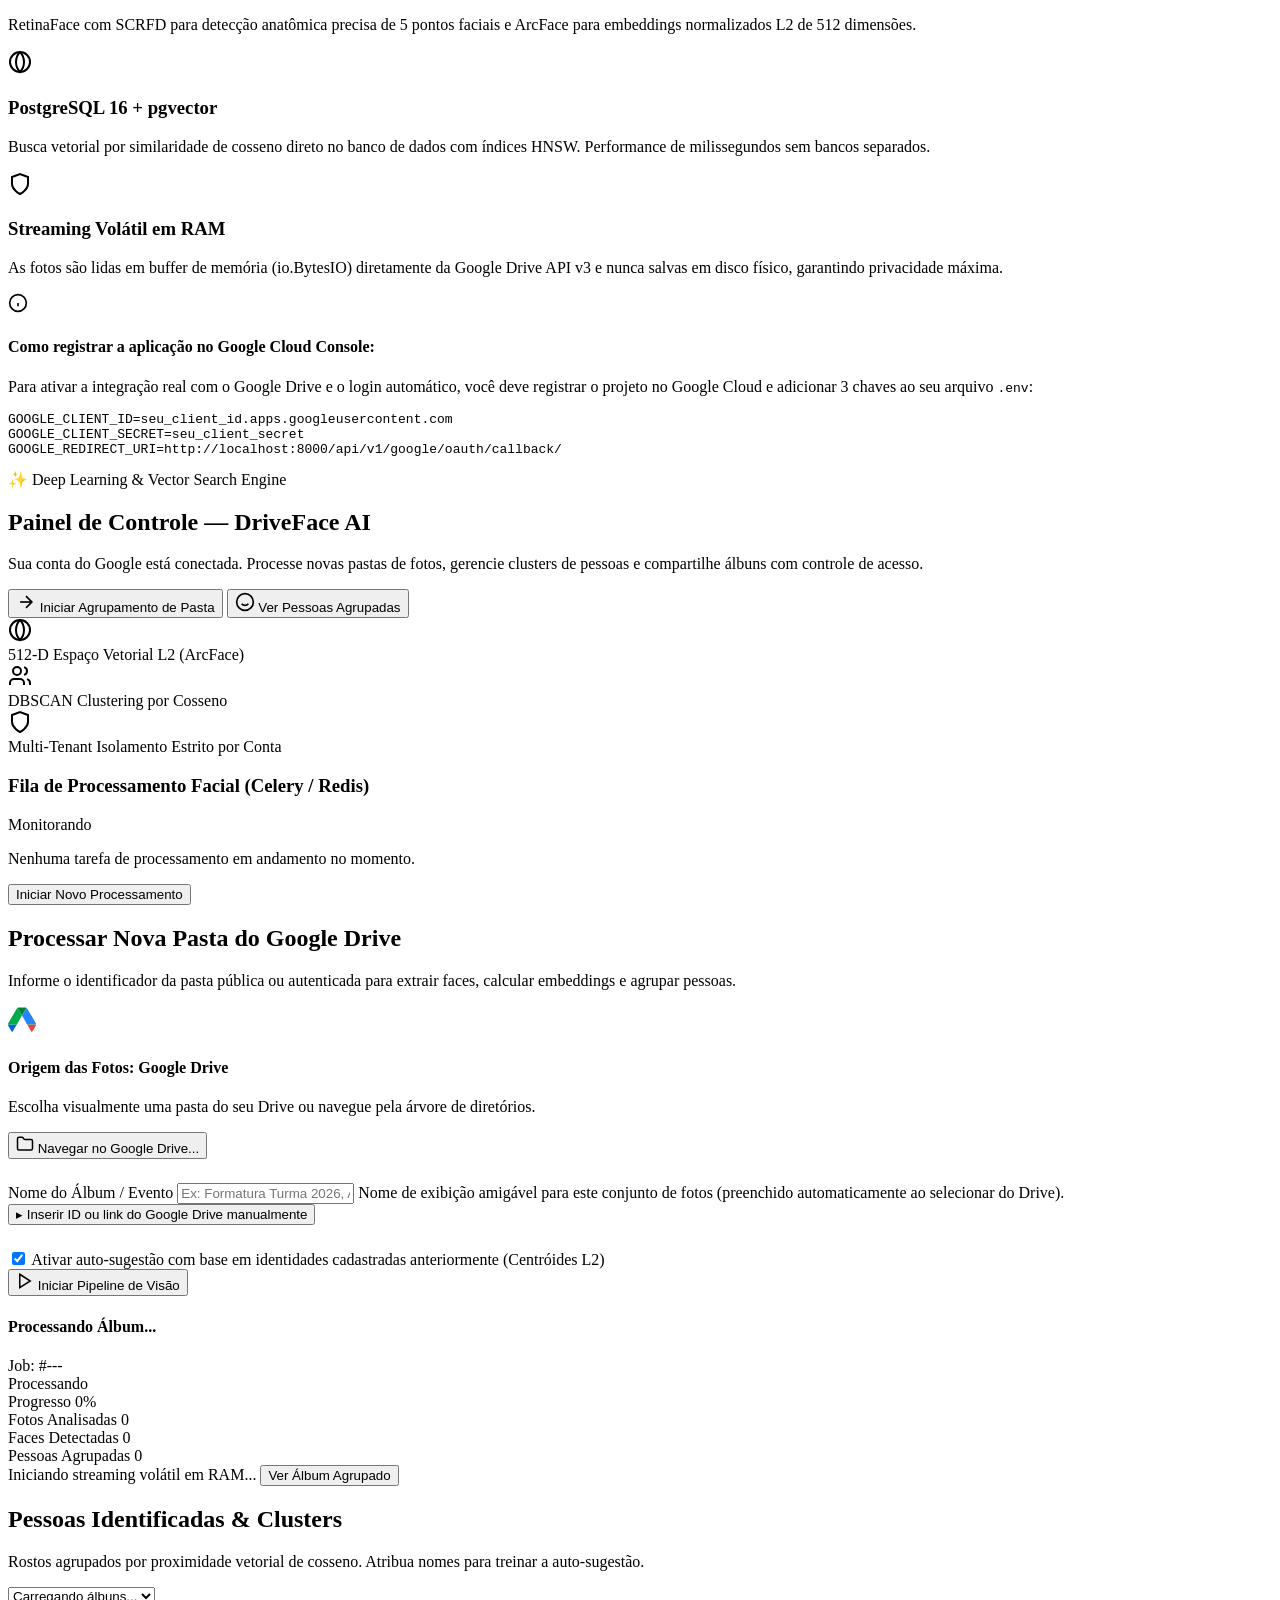
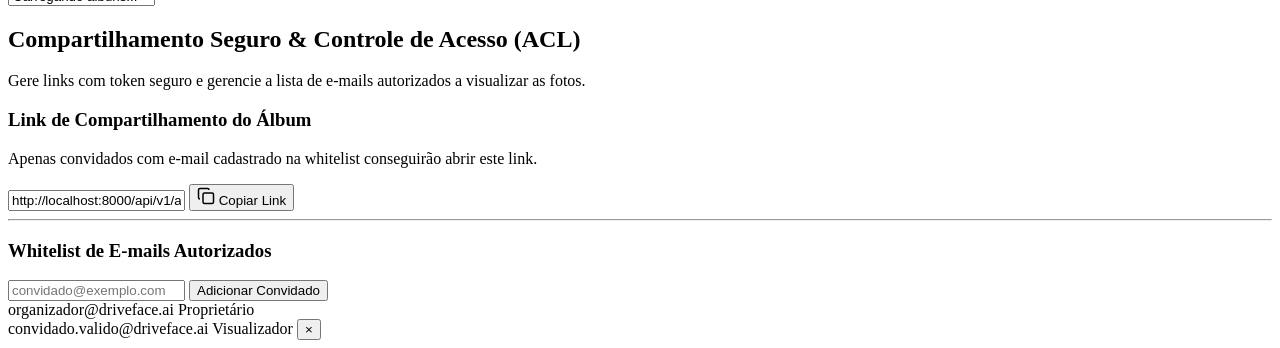
==== commit 94854d08: "adicao de metricas" ====
--- a/src/backend/templates/index.html
+++ b/src/backend/templates/index.html
@@ -357,7 +357,24 @@
         <div class="page-header flex-between">
           <div>
             <h2>Pessoas Identificadas & Clusters</h2>
-            <p>Rostos agrupados por proximidade vetorial de cosseno ($d \le 0.40$). Atribua nomes para treinar a auto-sugestão.</p>
+            <p>Rostos agrupados por proximidade vetorial de cosseno. Atribua nomes para treinar a auto-sugestão.</p>
+            <div class="album-metrics-row" id="albumMetricsContainerIndex" style="display: none; margin-top: 0.6rem;">
+              <div class="metric-pill" title="Silhouette Score: Mede a coesão interna e a separação dos grupos (-1 a 1)">
+                <span class="metric-dot dot-emerald"></span>
+                <span class="metric-label">Silhouette:</span>
+                <strong class="metric-val text-emerald" id="metricSilhouetteIndex">--</strong>
+              </div>
+              <div class="metric-pill" title="Davies-Bouldin Index: Similaridade média entre clusters (quanto menor, melhor)">
+                <span class="metric-dot dot-cyan"></span>
+                <span class="metric-label">DB Index:</span>
+                <strong class="metric-val text-cyan" id="metricDBIndexIndex">--</strong>
+              </div>
+              <div class="metric-pill" title="Proporção de faces atribuídas a pessoas e grupos válidos">
+                <span class="metric-dot dot-primary"></span>
+                <span class="metric-label">Faces Agrupadas:</span>
+                <strong class="metric-val" id="metricGroupedRatioIndex">--</strong>
+              </div>
+            </div>
           </div>
           <div class="header-actions">
             <select class="form-control select-sm" id="albumSelector">
